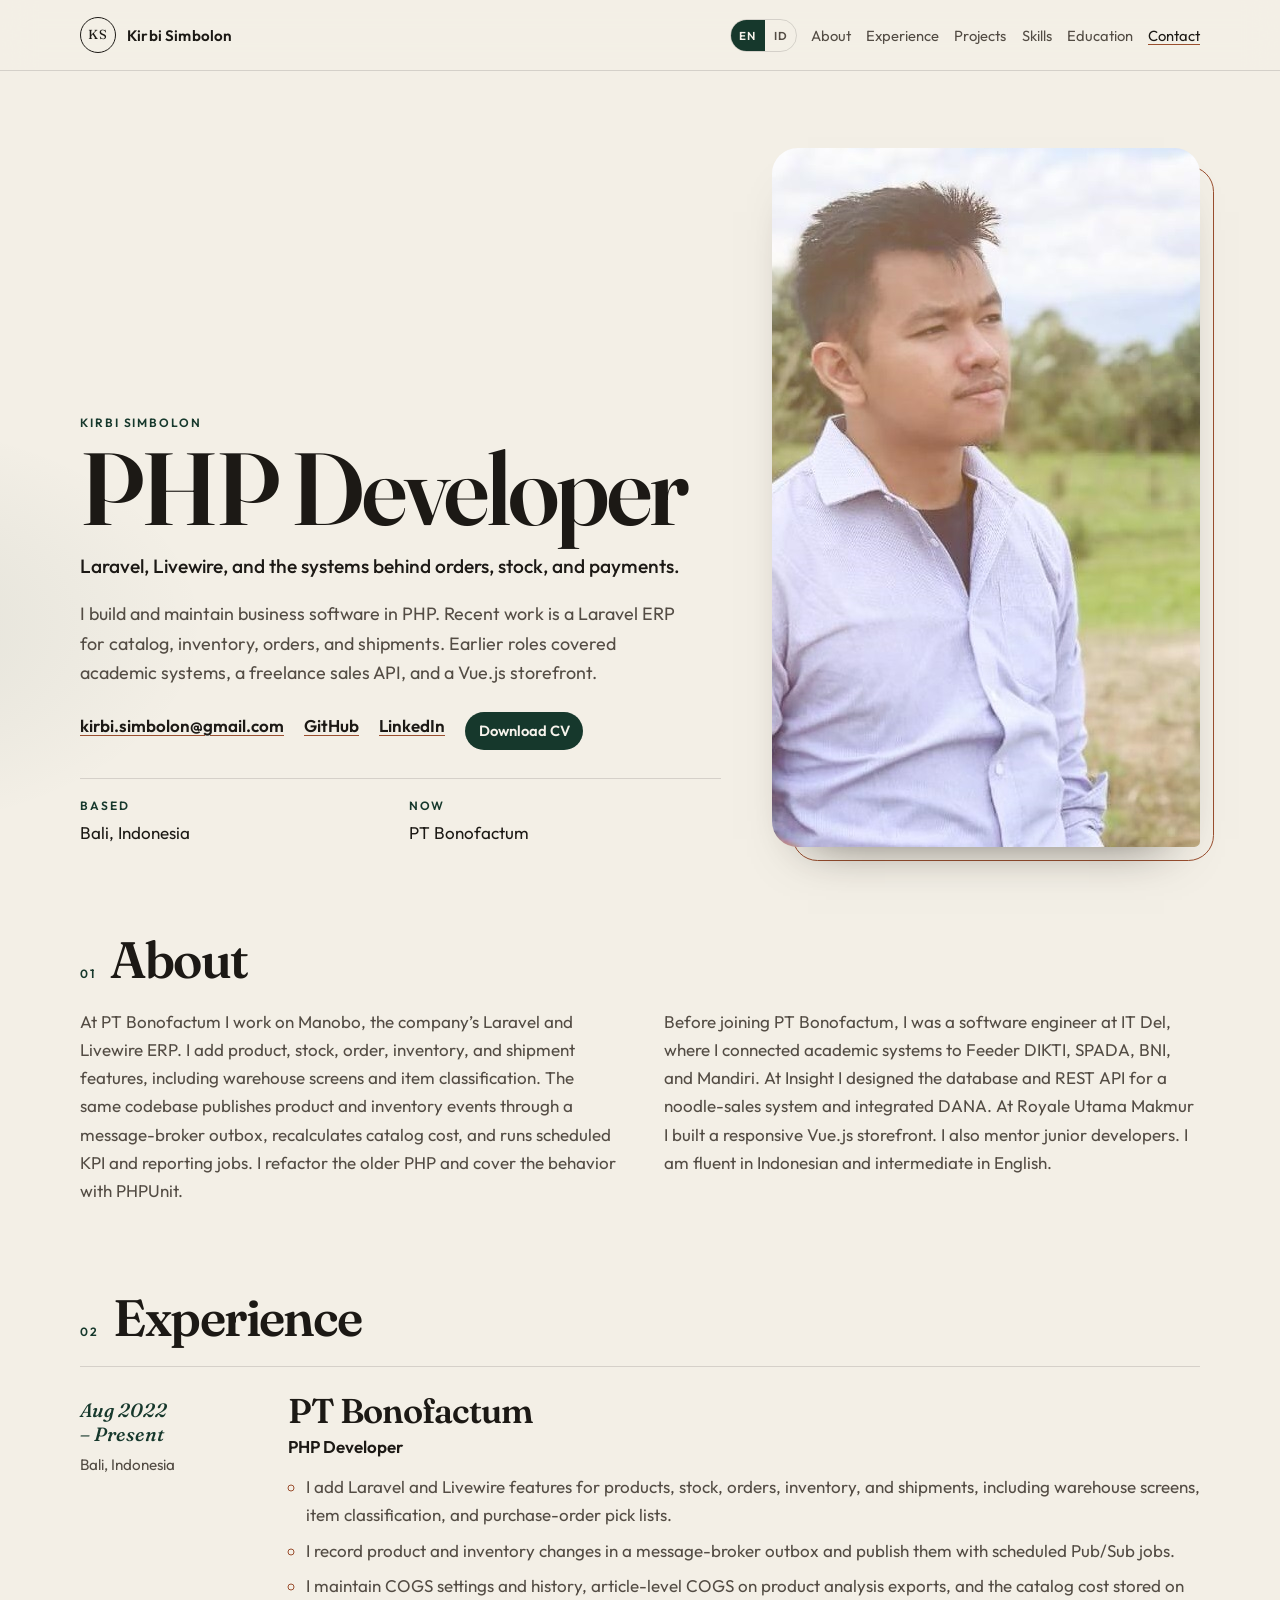
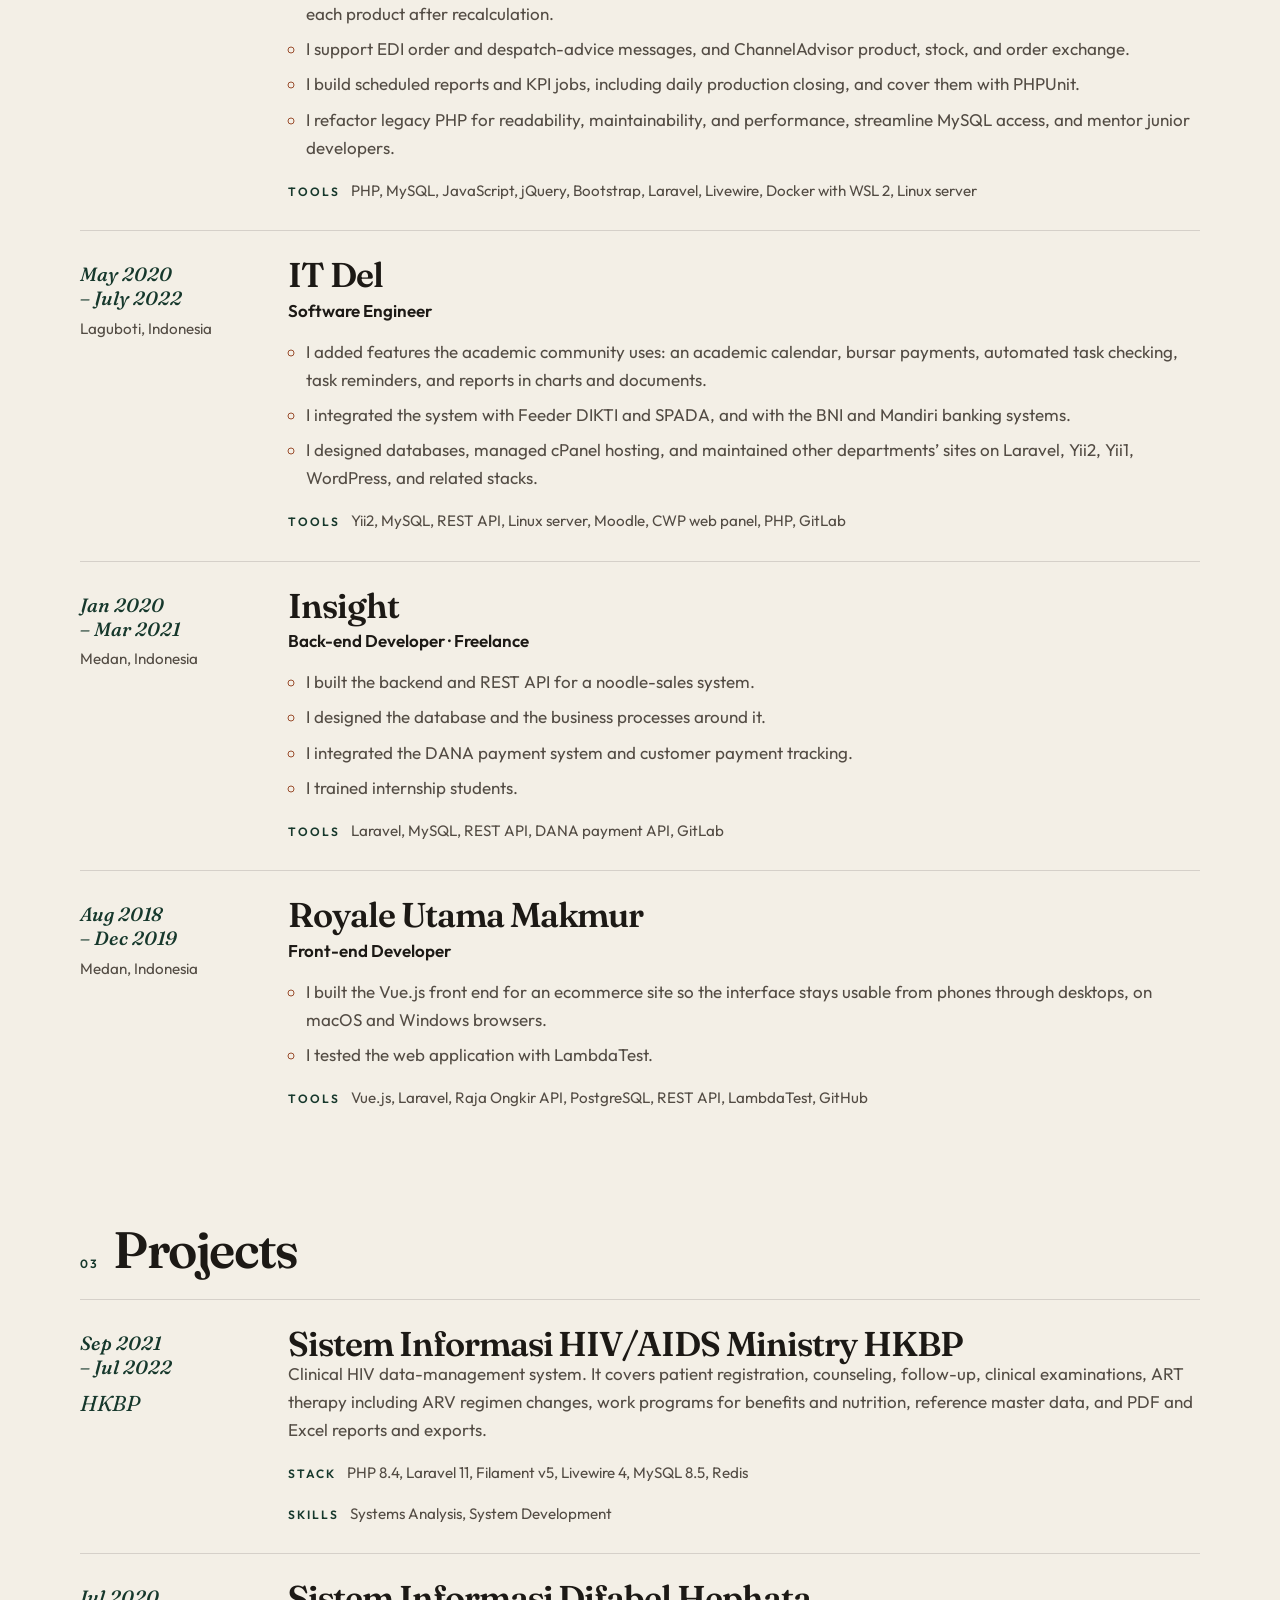
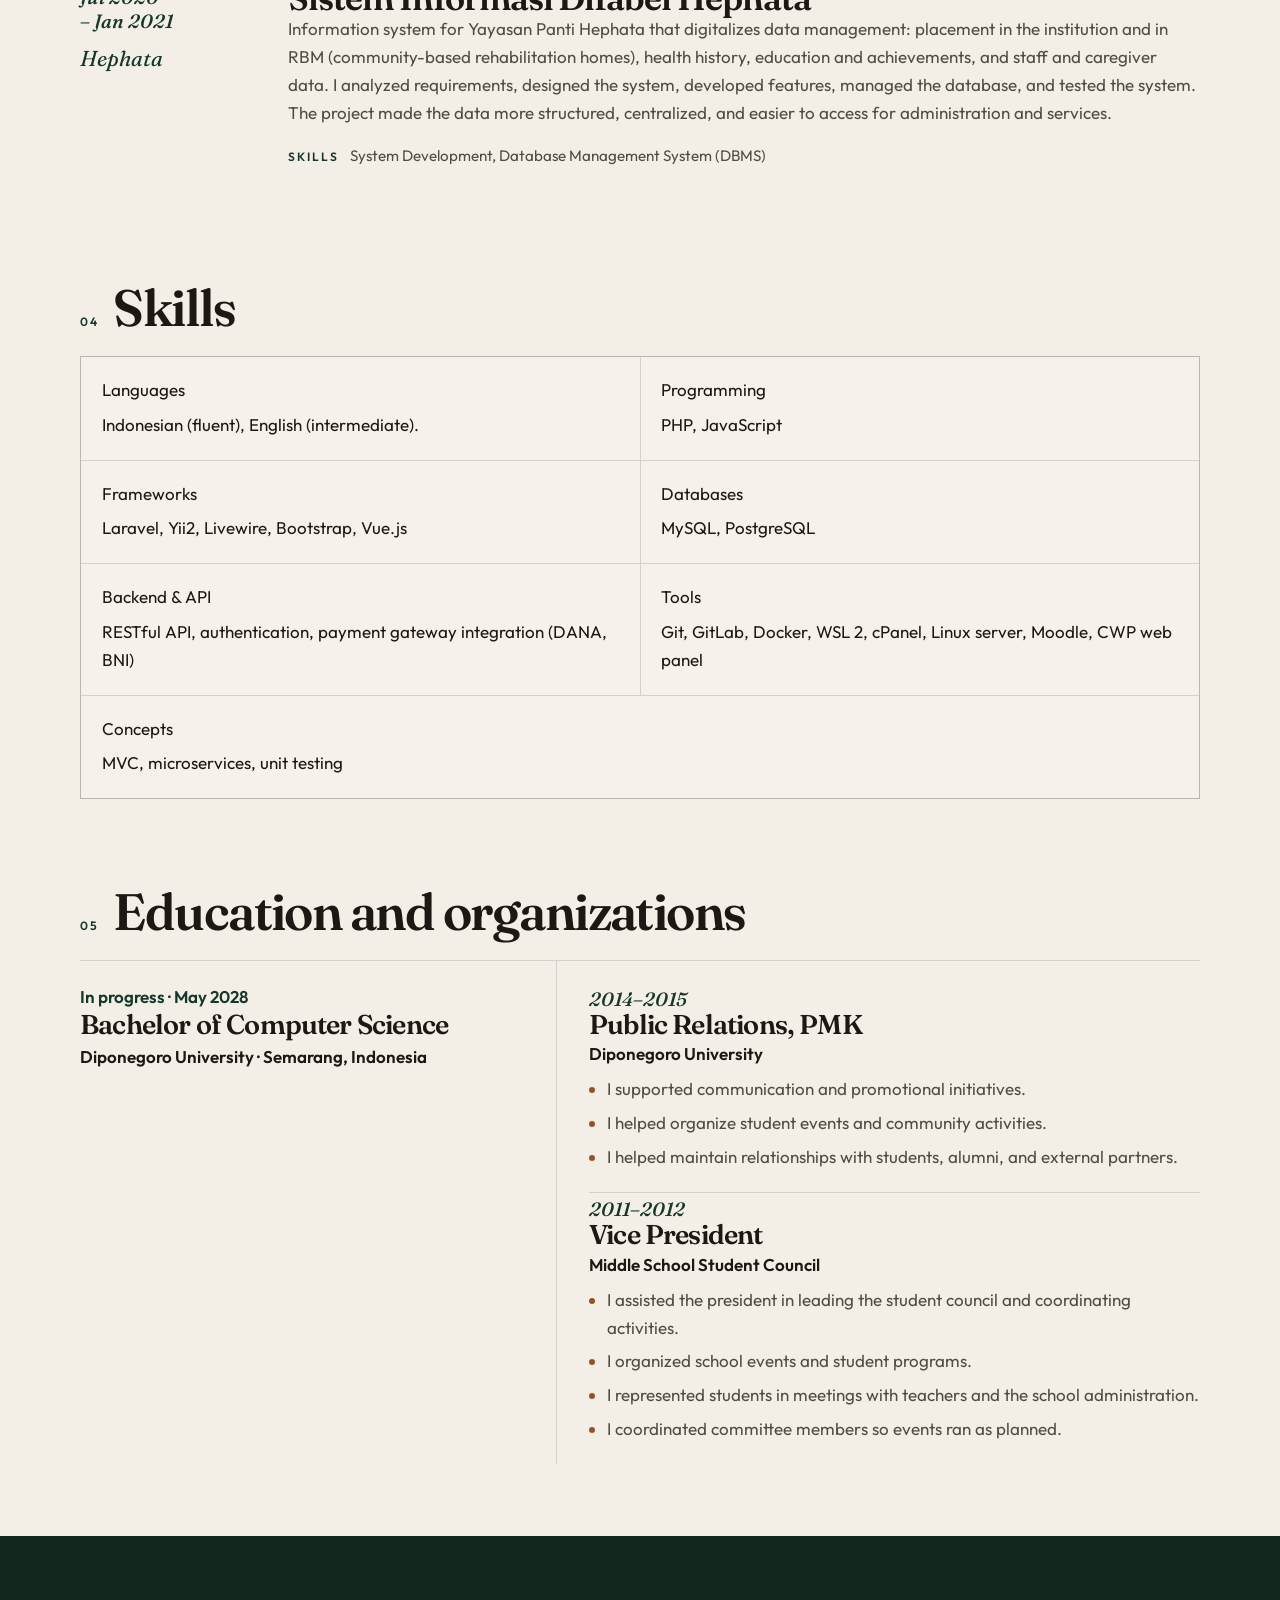
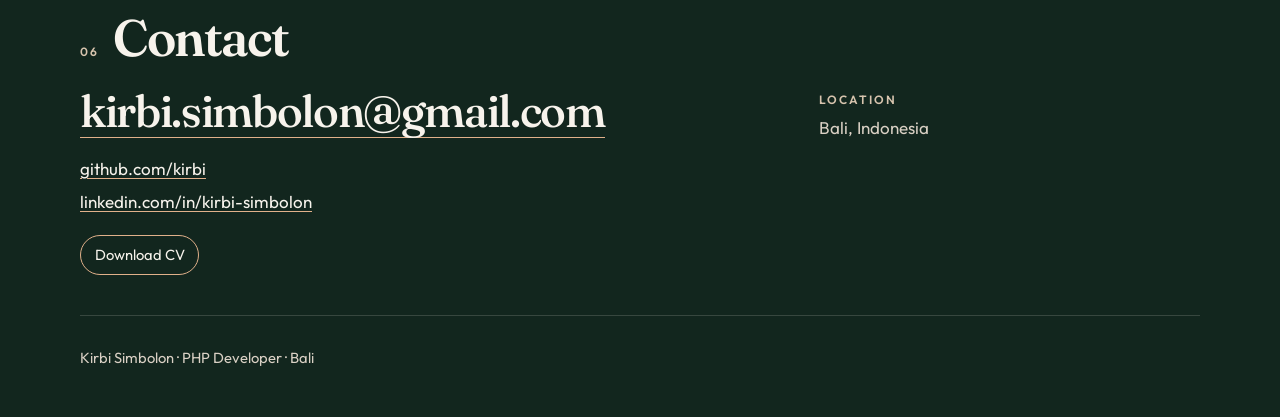
==== modern/index.html @ 9ca2c4c3 "Add /modern/ and /vcard/ shortcut pages. Each folder renders that template directly, with site-root " ====
<!doctype html>
<html lang="en" data-shortcut="modern">
  <head>
    <meta charset="utf-8">
    <meta name="viewport" content="width=device-width, initial-scale=1">
    <title>Kirbi Simbolon · PHP Developer</title>
    <meta name="description" content="Portfolio of Kirbi Simbolon, a PHP Developer. Laravel, Livewire, Yii2, and Vue.js work across product, inventory, orders, and payments.">
    <link rel="canonical" href="https://kirbi.github.io/modern/">
    <meta property="og:title" content="Kirbi Simbolon · PHP Developer">
    <meta property="og:description" content="Portfolio of Kirbi Simbolon, a PHP Developer. Laravel, Livewire, Yii2, and Vue.js work across product, inventory, orders, and payments.">
    <meta property="og:type" content="website">
    <meta property="og:url" content="https://kirbi.github.io/modern/">
    <meta property="og:image" content="https://kirbi.github.io/assets/og.png">
    <meta property="og:image:width" content="1200">
    <meta property="og:image:height" content="630">
    <meta property="og:locale" content="en_US">
    <meta property="og:locale:alternate" content="id_ID">
    <meta name="twitter:card" content="summary_large_image">
    <meta name="twitter:title" content="Kirbi Simbolon · PHP Developer">
    <meta name="twitter:description" content="Portfolio of Kirbi Simbolon, a PHP Developer. Laravel, Livewire, Yii2, and Vue.js work across product, inventory, orders, and payments.">
    <meta name="twitter:image" content="https://kirbi.github.io/assets/og.png">
    <meta name="theme-color" content="#f3efe6">
    <link rel="icon" href="/assets/favicon.svg" type="image/svg+xml">
    <link rel="icon" href="/assets/favicon-32.png" type="image/png" sizes="32x32">
    <link rel="apple-touch-icon" href="/assets/apple-touch-icon.png">
    <link rel="preconnect" href="https://fonts.googleapis.com">
    <link rel="preconnect" href="https://fonts.gstatic.com" crossorigin>
    <link href="https://fonts.googleapis.com/css2?family=Fraunces:ital,opsz,wght@0,9..144,520;0,9..144,640;1,9..144,520&family=Outfit:wght@400;500;600&family=Poppins:wght@300;400;500;600&display=swap" rel="stylesheet">
    <link rel="stylesheet" href="/css/switcher.css">
    <link id="template-css" rel="stylesheet" href="/css/site.css">
    <script src="/js/choose-template.js"></script>
    <script src="/data/config.js"></script>
    <script src="/js/boot.js"></script>
  </head>
  <body>
    <a class="skip" href="#main">Skip to content</a>
    <div class="template-switch">
      <label for="template-select">Template</label>
      <select id="template-select"></select>
      <nav class="template-shortcuts" aria-label="Template pages">
        <a id="shortcut-modern" href="/modern/">modern</a>
        <a id="shortcut-vcard" href="/vcard/">vcard</a>
      </nav>
    </div>
    <div id="app"></div>
    <noscript>
      <p class="noscript">This page builds both layouts from <code>data/profile.js</code> and needs JavaScript to show them.</p>
    </noscript>
    <script src="/data/profile.js"></script>
    <script src="/js/templates/modern.js"></script>
    <script src="/js/templates/vcard.js"></script>
    <script src="/js/app.js"></script>
  </body>
</html>
---- css/switcher.css ----
.skip {
  position: absolute;
  left: 1rem;
  top: 0.6rem;
  z-index: 90;
  transform: translateY(-140%);
  background: #1c1915;
  color: #f7f3ec;
  padding: 0.45rem 0.75rem;
  text-decoration: none;
}

.skip:focus {
  transform: none;
}

.template-switch {
  position: fixed;
  z-index: 80;
  right: 0.75rem;
  bottom: 0.75rem;
  display: none;
  align-items: center;
  gap: 0.35rem;
  padding: 0.28rem 0.45rem 0.28rem 0.7rem;
  border-radius: 999px;
  background: #1c1915;
  color: #f7f3ec;
  box-shadow: 0 10px 28px rgba(0, 0, 0, 0.22);
  font-family: Outfit, Poppins, sans-serif;
}

.template-switch label {
  font-size: 0.68rem;
  font-weight: 600;
  letter-spacing: 0.12em;
  text-transform: uppercase;
}

.template-shortcuts {
  display: flex;
  gap: 0.45rem;
  margin-left: 0.1rem;
  padding: 0 0.45rem 0 0.55rem;
  border-left: 1px solid rgba(247, 243, 236, 0.28);
}

.template-shortcuts a {
  color: #f7f3ec;
  font-size: 0.68rem;
  font-weight: 600;
  letter-spacing: 0.04em;
  text-decoration: none;
}

.template-shortcuts a[aria-current="page"] {
  box-shadow: inset 0 -1px 0 #e0b08a;
}

.template-switch select {
  appearance: none;
  border: 0;
  background: transparent;
  color: #f7f3ec;
  font: 600 0.82rem/1 Outfit, Poppins, sans-serif;
  padding: 0.35rem 1.1rem 0.35rem 0.15rem;
  cursor: pointer;
  background-image: linear-gradient(45deg, transparent 50%, #f7f3ec 50%), linear-gradient(135deg, #f7f3ec 50%, transparent 50%);
  background-position: calc(100% - 8px) 55%, calc(100% - 4px) 55%;
  background-size: 4px 4px, 4px 4px;
  background-repeat: no-repeat;
}

html[data-switcher] .template-switch {
  display: flex;
}

html[data-template="vcard"] body {
  background: hsl(0, 0%, 7%);
}

@media (max-width: 1023px) {
  html[data-template="vcard"] .template-switch {
    bottom: 4.6rem;
  }
}

@media (max-width: 700px) {
  .template-switch label {
    position: absolute;
    width: 1px;
    height: 1px;
    padding: 0;
    margin: -1px;
    overflow: hidden;
    clip: rect(0, 0, 0, 0);
    white-space: nowrap;
    border: 0;
  }

  .template-switch {
    padding: 0.12rem 0.35rem 0.12rem 0.65rem;
  }
}

html[data-template="modern"] :focus-visible {
  outline: 2px solid #16382c;
  outline-offset: 3px;
}

html[data-template="vcard"] :focus-visible {
  outline: 2px solid hsl(45, 100%, 72%);
  outline-offset: 3px;
}

.noscript {
  max-width: 40rem;
  margin: 2rem auto;
  font-family: Outfit, sans-serif;
}

@media (prefers-reduced-motion: reduce) {
  html { scroll-behavior: auto; }
}
---- css/site.css ----
:root {
  --paper: #f3efe6;
  --ink: #1c1915;
  --muted: #534c44;
  --line: rgba(28, 25, 21, 0.14);
  --pine: #16382c;
  --copper: #9a4e2e;
  --cream: #f7f3ec;
  --deep: #12261e;
  --serif: "Fraunces", "Iowan Old Style", Palatino, "Palatino Linotype", serif;
  --sans: "Outfit", "Avenir Next", "Segoe UI", sans-serif;
  --header: 4.4rem;
  --wrap: 70rem;
}

*,
*::before,
*::after {
  box-sizing: border-box;
}

html {
  scroll-behavior: smooth;
}

body {
  margin: 0;
  background:
    radial-gradient(900px 420px at 100% -8%, rgba(154, 78, 46, 0.09), transparent 55%),
    radial-gradient(720px 420px at -12% 12%, rgba(22, 56, 44, 0.08), transparent 50%),
    var(--paper);
  color: var(--ink);
  font-family: var(--sans);
  font-size: 1.0625rem;
  line-height: 1.65;
}

img {
  max-width: 100%;
  display: block;
}

a {
  color: inherit;
  text-decoration-thickness: 1px;
  text-decoration-color: var(--copper);
  text-underline-offset: 0.18em;
}

a:hover {
  color: var(--pine);
}

:focus-visible {
  outline: 2px solid var(--pine);
  outline-offset: 3px;
}

.skip {
  position: absolute;
  left: 1rem;
  top: 0.6rem;
  z-index: 40;
  transform: translateY(-140%);
  background: var(--ink);
  color: var(--cream);
  padding: 0.45rem 0.75rem;
  text-decoration: none;
}

.skip:focus {
  transform: none;
}

.wrap {
  width: min(var(--wrap), calc(100% - 2.5rem));
  margin-inline: auto;
}

.site-header {
  position: sticky;
  top: 0;
  z-index: 20;
  background: color-mix(in srgb, var(--paper) 88%, transparent);
  backdrop-filter: blur(16px);
  border-bottom: 1px solid var(--line);
}

.site-header .wrap {
  display: flex;
  align-items: center;
  justify-content: space-between;
  gap: 1rem;
  min-height: var(--header);
}

.header-end {
  display: flex;
  align-items: center;
  gap: 0.85rem;
}

.lang-toggle {
  display: flex;
  border: 1px solid var(--line);
  border-radius: 999px;
  overflow: hidden;
}

.lang-toggle button {
  border: 0;
  background: transparent;
  color: var(--muted);
  font: inherit;
  font-size: 0.72rem;
  font-weight: 600;
  letter-spacing: 0.08em;
  padding: 0.38rem 0.55rem;
  cursor: pointer;
}

.lang-toggle button[aria-pressed="true"] {
  background: var(--pine);
  color: var(--cream);
}

.cv-link {
  display: inline-flex;
  align-items: center;
  padding: 0.42rem 0.85rem;
  border-radius: 999px;
  background: var(--pine);
  color: var(--cream);
  text-decoration: none;
  font-size: 0.92rem;
}

.contact .cv-link {
  background: transparent;
  border: 1px solid #e0b08a;
  color: var(--cream);
}

.contact-cv {
  margin: 1.15rem 0 0;
}

.brand {
  display: flex;
  align-items: center;
  gap: 0.7rem;
  text-decoration: none;
  color: var(--ink);
}

.brand-mark {
  display: grid;
  place-items: center;
  width: 2.25rem;
  height: 2.25rem;
  border: 1px solid var(--ink);
  border-radius: 50%;
  font-family: var(--serif);
  font-size: 0.82rem;
  letter-spacing: 0.04em;
}

.brand-name {
  font-size: 0.95rem;
  font-weight: 600;
  letter-spacing: 0.01em;
}

.nav-toggle {
  display: none;
  border: 1px solid var(--ink);
  background: transparent;
  color: var(--ink);
  font: inherit;
  font-size: 0.82rem;
  letter-spacing: 0.12em;
  text-transform: uppercase;
  padding: 0.45rem 0.75rem;
  cursor: pointer;
}

.site-nav ul {
  display: flex;
  flex-wrap: wrap;
  justify-content: flex-end;
  gap: 0.35rem 0.95rem;
  margin: 0;
  padding: 0;
  list-style: none;
}

.site-nav a {
  text-decoration: none;
  font-size: 0.92rem;
  color: var(--muted);
}

.site-nav a:hover,
.site-nav a[aria-current="true"] {
  color: var(--ink);
  box-shadow: inset 0 -1px 0 var(--copper);
}

.hero {
  display: grid;
  grid-template-columns: minmax(0, 1.2fr) minmax(16rem, 0.8fr);
  gap: clamp(1.5rem, 4vw, 4rem);
  align-items: end;
  padding: clamp(2.5rem, 6vw, 5rem) 0 4.5rem;
}

.eyebrow,
.index,
.tools span,
.skill dt,
.meta dt {
  margin: 0;
  font-size: 0.75rem;
  font-weight: 600;
  letter-spacing: 0.16em;
  text-transform: uppercase;
  color: var(--pine);
}

h1,
h2,
h3 {
  font-family: var(--serif);
  font-weight: 600;
  letter-spacing: -0.03em;
  line-height: 0.96;
}

h1 {
  margin: 0.35rem 0 0.9rem;
  font-size: clamp(3.4rem, 8vw, 6.5rem);
}

.role-line {
  margin: 0 0 1rem;
  font-size: 1.2rem;
  font-weight: 500;
}

.lede,
.about p,
.role li,
.note {
  color: var(--muted);
}

.lede {
  max-width: 38rem;
  margin: 0 0 1.5rem;
  font-size: 1.12rem;
}

.hero-links {
  display: flex;
  flex-wrap: wrap;
  gap: 0.75rem 1.25rem;
  margin: 0 0 1.75rem;
  padding: 0;
  list-style: none;
}

.hero-links a {
  font-weight: 600;
}

.meta {
  display: grid;
  grid-template-columns: repeat(2, minmax(0, 1fr));
  gap: 1rem;
  margin: 0;
  padding-top: 1.1rem;
  border-top: 1px solid var(--line);
}

.meta dd {
  margin: 0.2rem 0 0;
}

.hero-photo {
  margin: 0;
  position: relative;
  isolation: isolate;
}

.hero-photo img {
  width: 100%;
  aspect-ratio: 4 / 5;
  object-fit: cover;
  object-position: 50% 18%;
  border-radius: 1.6rem 1.6rem 0.35rem 1.6rem;
  box-shadow: 0 28px 50px -36px rgba(28, 24, 18, 0.7);
}

.hero-photo::after {
  content: "";
  position: absolute;
  z-index: -1;
  inset: 1.1rem -0.85rem -0.85rem 1.2rem;
  border: 1px solid var(--copper);
  border-radius: 1.6rem;
}

.section {
  padding: 1rem 0 4.5rem;
  scroll-margin-top: calc(var(--header) + 0.75rem);
}

.section-head {
  display: flex;
  align-items: baseline;
  gap: 0.9rem;
  margin-bottom: 1.5rem;
}

h2 {
  margin: 0;
  font-size: clamp(2.2rem, 4vw, 3.3rem);
}

.about {
  display: grid;
  grid-template-columns: 1fr 1fr;
  gap: 1.5rem 3rem;
}

.about p {
  margin: 0;
}

.timeline {
  margin: 0;
  padding: 0;
  list-style: none;
}

.role {
  display: grid;
  grid-template-columns: 11rem minmax(0, 1fr);
  gap: 1.25rem 2rem;
  padding: 1.7rem 0;
  border-top: 1px solid var(--line);
}

.when {
  margin: 0.25rem 0 0;
  font-family: var(--serif);
  font-style: italic;
  font-weight: 520;
  font-size: 1.2rem;
  line-height: 1.25;
  color: var(--pine);
}

.when span {
  display: block;
}

.place {
  margin: 0.35rem 0 0;
  color: var(--muted);
  font-size: 0.95rem;
}

.role h3 {
  margin: 0;
  font-size: clamp(1.7rem, 3vw, 2.15rem);
}

.role-title {
  margin: 0.35rem 0 0.8rem;
  font-weight: 600;
}

.role ul {
  margin: 0;
  padding-left: 1.1rem;
}

.role li + li {
  margin-top: 0.45rem;
}

.role li::marker,
.panel li::marker {
  color: var(--copper);
}

.tools {
  margin: 1rem 0 0;
  color: var(--muted);
  font-size: 0.95rem;
}

.tools span {
  display: inline-block;
  margin-right: 0.55rem;
}

.project-mark {
  margin: 0.85rem 0 0;
  font-family: var(--serif);
  font-style: italic;
  font-size: 1.35rem;
  line-height: 1.1;
  color: var(--pine);
}

.project-summary {
  margin: 0;
  color: var(--muted);
}

.project-shot {
  width: 8.5rem;
  margin-top: 0.85rem;
  border-radius: 0.7rem;
}

.skill-grid {
  display: grid;
  grid-template-columns: 1fr 1fr;
  gap: 1px;
  margin: 0;
  background: var(--line);
  border: 1px solid var(--line);
}

.skill-grid > div {
  margin: 0;
  padding: 1.2rem 1.3rem 1.3rem;
  background: color-mix(in srgb, var(--cream) 78%, var(--paper));
}

.skill-grid dd {
  margin: 0.4rem 0 0;
}

.skill-grid > div:last-child {
  grid-column: 1 / -1;
}

.split {
  display: grid;
  grid-template-columns: 0.85fr 1.15fr;
  gap: 0;
  border-top: 1px solid var(--line);
}

.split article {
  padding: 0 0 1.35rem;
}

.split article + article {
  border-top: 1px solid var(--line);
}

.panel {
  padding: 1.35rem 2rem 0 0;
}

.panel + .panel {
  padding: 1.35rem 0 0 2rem;
  border-left: 1px solid var(--line);
}

.panel h3 {
  margin: 1.2rem 0 0.2rem;
  font-size: 1.7rem;
}

.panel h3:first-of-type {
  margin-top: 0;
}

.panel ul {
  margin: 0.45rem 0 0;
  padding-left: 1.1rem;
  color: var(--muted);
}

.panel li + li {
  margin-top: 0.35rem;
}

.status {
  margin: 0;
  color: var(--pine);
  font-weight: 600;
}

.note {
  margin: 0.7rem 0 0;
}

.contact :focus-visible {
  outline-color: var(--cream);
}

.org-role {
  margin: 0 0 0.45rem;
  font-weight: 600;
}

.contact {
  background: var(--deep);
  color: var(--cream);
  padding: clamp(3rem, 6vw, 5rem) 0 2rem;
  scroll-margin-top: var(--header);
}

.contact .index,
.contact .section-head .index {
  color: #d7c4ae;
}

.contact h2 {
  color: var(--cream);
}

.contact-grid {
  display: grid;
  grid-template-columns: 1.3fr 0.7fr;
  gap: 2rem;
  align-items: start;
}

.contact a {
  color: var(--cream);
  text-decoration-color: #e0b08a;
}

.contact a:hover {
  color: #fff;
}

.contact-mail {
  margin: 0 0 0.6rem;
  font-family: var(--serif);
  font-size: clamp(1.55rem, 5.4vw, 2.8rem);
  font-weight: 520;
  letter-spacing: -0.03em;
  line-height: 1.1;
  overflow-wrap: anywhere;
}

.contact-mail a {
  text-decoration: none;
  box-shadow: inset 0 -1px 0 #e0b08a;
}

.contact-list {
  margin: 1.2rem 0 0;
  padding: 0;
  list-style: none;
}

.contact-list li + li {
  margin-top: 0.35rem;
}

.contact-aside p {
  margin: 0.25rem 0 0;
  color: #d9d0c4;
}

.site-footer {
  margin-top: 2.5rem;
  padding-top: 1rem;
  border-top: 1px solid rgba(247, 243, 236, 0.16);
  color: #d9d0c4;
  font-size: 0.92rem;
}

@media (max-width: 900px) {
  .hero,
  .about,
  .role,
  .split,
  .contact-grid,
  .meta {
    grid-template-columns: 1fr;
  }

  .hero {
    padding-top: 1.75rem;
    padding-bottom: 2.75rem;
  }

  .hero-photo {
    order: -1;
    width: min(16rem, 72%);
    max-width: 16rem;
    justify-self: start;
  }

  .hero-photo img {
    width: 100%;
    height: 18rem;
    aspect-ratio: auto;
    object-fit: cover;
  }

  .panel,
  .panel + .panel {
    padding: 0;
    border-left: 0;
  }

  .split {
    gap: 0.5rem;
  }
}

@media (max-width: 900px) {
  .nav-toggle {
    display: inline-block;
  }

  .site-nav {
    display: none;
    position: absolute;
    top: 100%;
    left: 0;
    right: 0;
    padding: 0.4rem 1.25rem 1rem;
    background: color-mix(in srgb, var(--paper) 96%, white);
    border-bottom: 1px solid var(--line);
  }

  .site-nav.is-open {
    display: block;
  }

  .site-nav ul {
    flex-direction: column;
    gap: 0.2rem;
  }

  .site-nav a {
    display: block;
    padding: 0.55rem 0;
  }

  .skill-grid {
    grid-template-columns: 1fr;
  }

  .skill-grid > div:last-child {
    grid-column: auto;
  }
}

@media (prefers-reduced-motion: reduce) {
  html {
    scroll-behavior: auto;
  }

  *,
  *::before,
  *::after {
    animation: none !important;
    transition: none !important;
  }
}
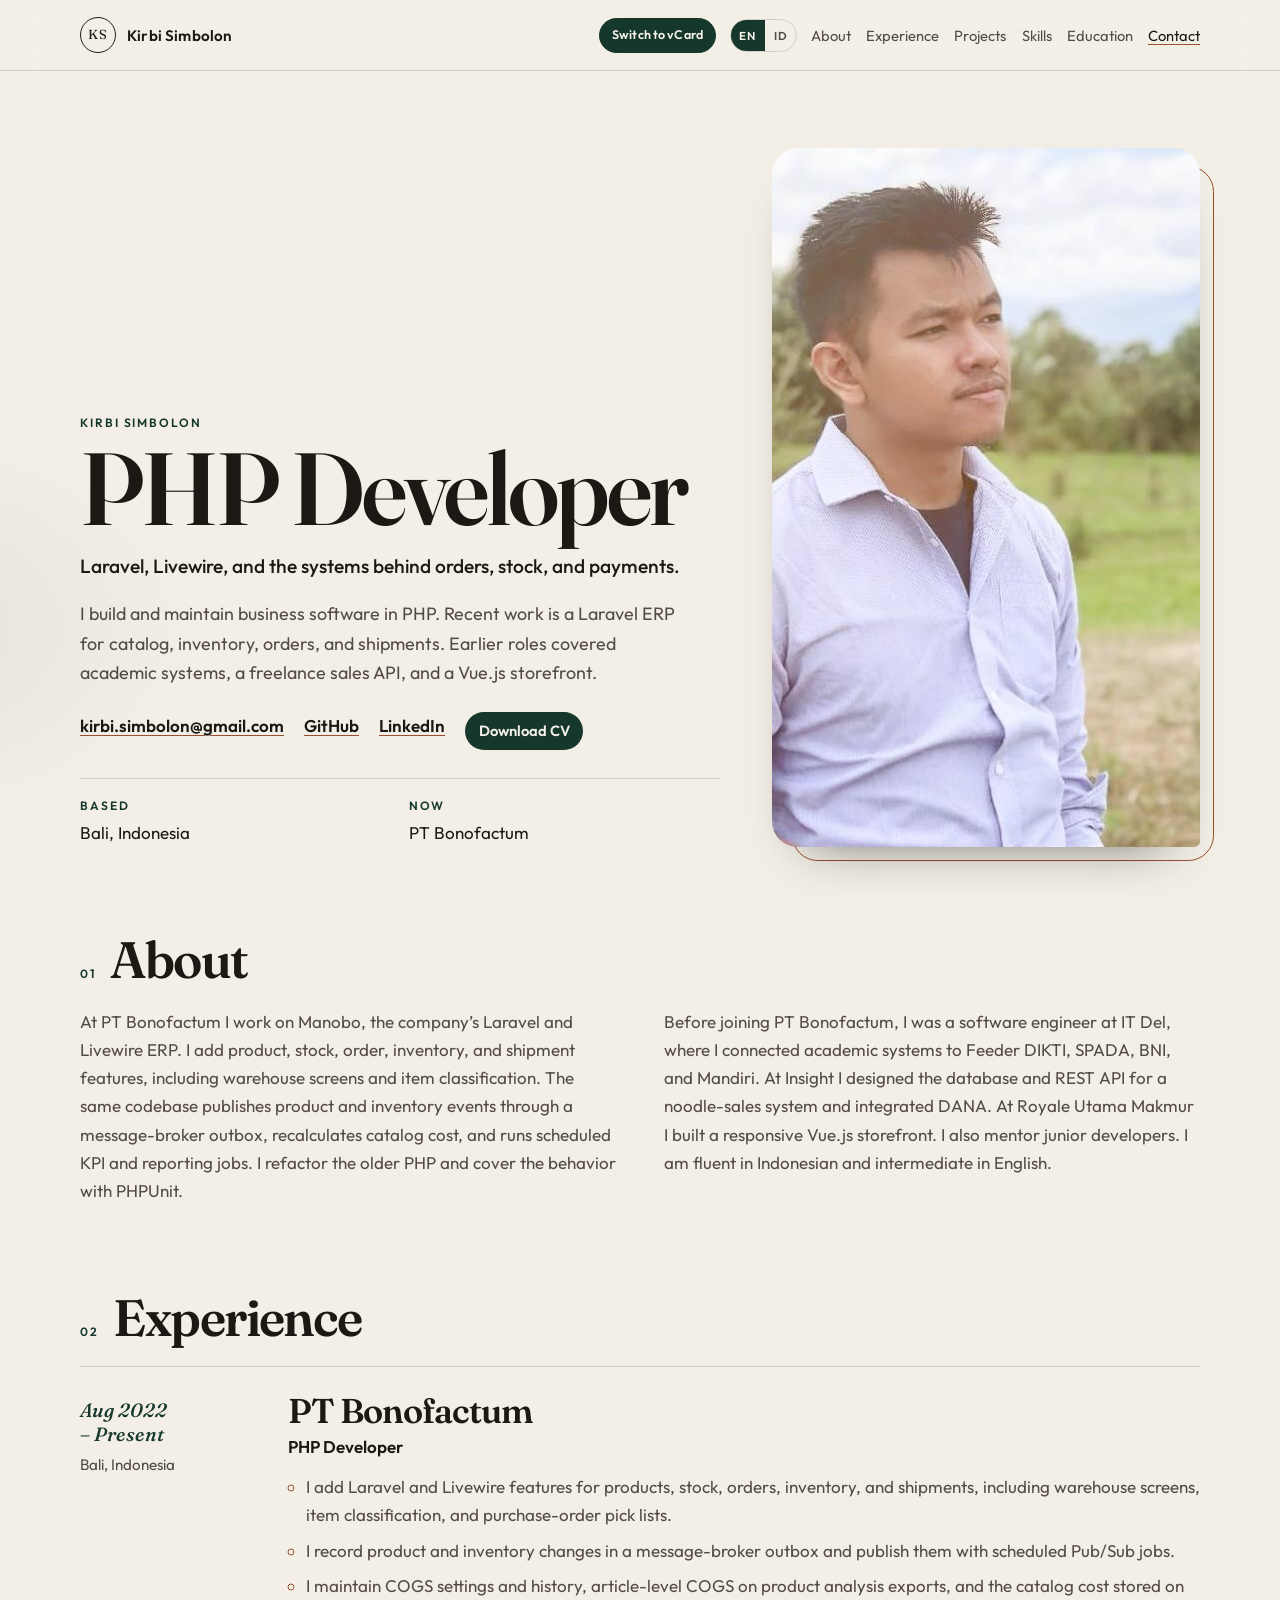
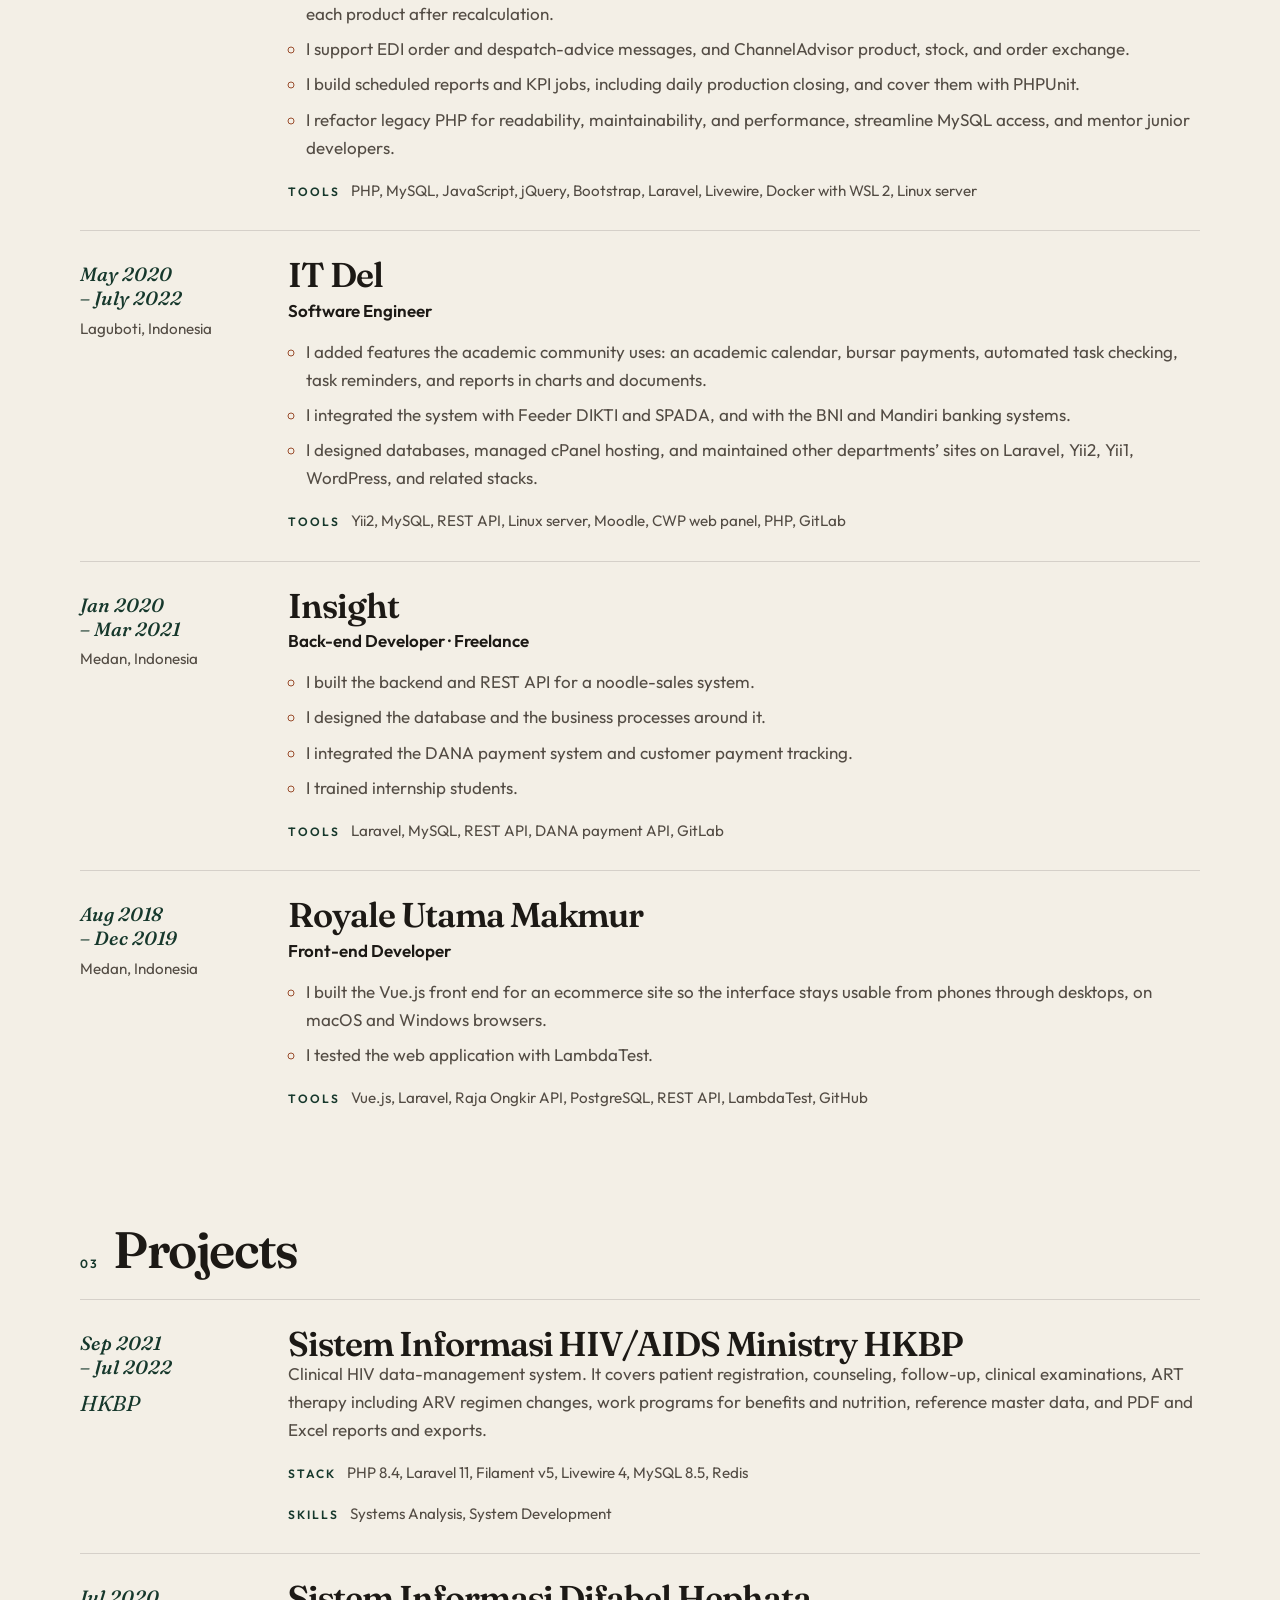
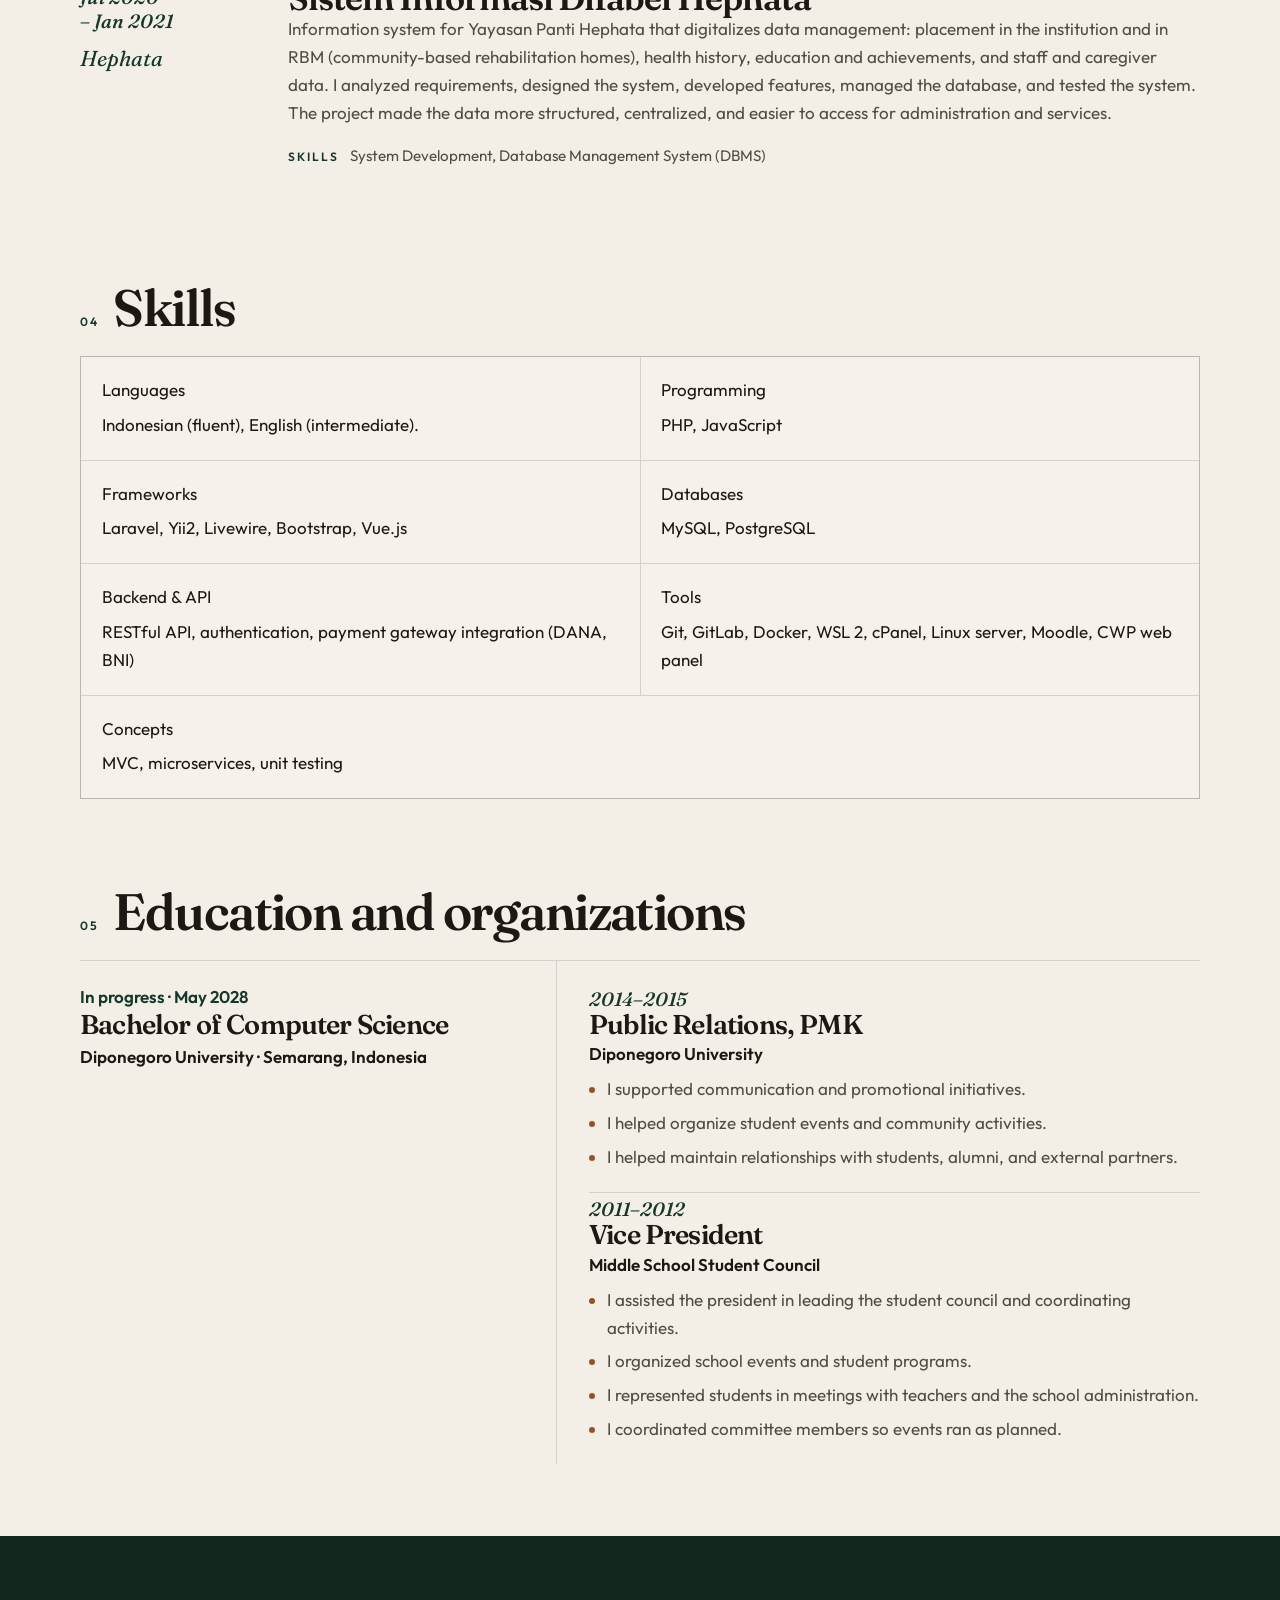
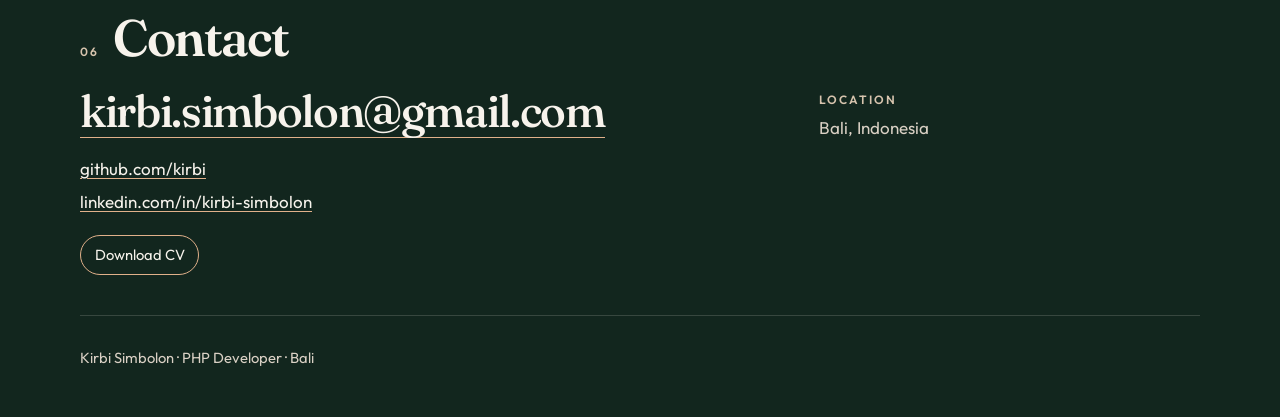
==== commit 890453a4: "Show a theme button in both layouts. One click switches Modern and vCard, stores the choice, and kee" ====
--- a/modern/index.html
+++ b/modern/index.html
@@ -34,14 +34,6 @@
   </head>
   <body>
     <a class="skip" href="#main">Skip to content</a>
-    <div class="template-switch">
-      <label for="template-select">Template</label>
-      <select id="template-select"></select>
-      <nav class="template-shortcuts" aria-label="Template pages">
-        <a id="shortcut-modern" href="/modern/">modern</a>
-        <a id="shortcut-vcard" href="/vcard/">vcard</a>
-      </nav>
-    </div>
     <div id="app"></div>
     <noscript>
       <p class="noscript">This page builds both layouts from <code>data/profile.js</code> and needs JavaScript to show them.</p>
--- a/css/site.css
+++ b/css/site.css
@@ -100,6 +100,24 @@
   gap: 0.85rem;
 }
 
+.theme-switch {
+  border: 1px solid var(--pine);
+  border-radius: 999px;
+  background: var(--pine);
+  color: var(--cream);
+  font: inherit;
+  font-size: 0.78rem;
+  font-weight: 600;
+  letter-spacing: 0.01em;
+  padding: 0.4rem 0.75rem;
+  cursor: pointer;
+  white-space: nowrap;
+}
+
+.theme-switch:hover {
+  background: var(--deep);
+}
+
 .lang-toggle {
   display: flex;
   border: 1px solid var(--line);
@@ -622,6 +640,16 @@
 }
 
 @media (max-width: 900px) {
+  .site-header .wrap {
+    flex-wrap: wrap;
+    row-gap: 0.45rem;
+  }
+
+  .header-end {
+    flex-wrap: wrap;
+    justify-content: flex-end;
+  }
+
   .nav-toggle {
     display: inline-block;
   }
